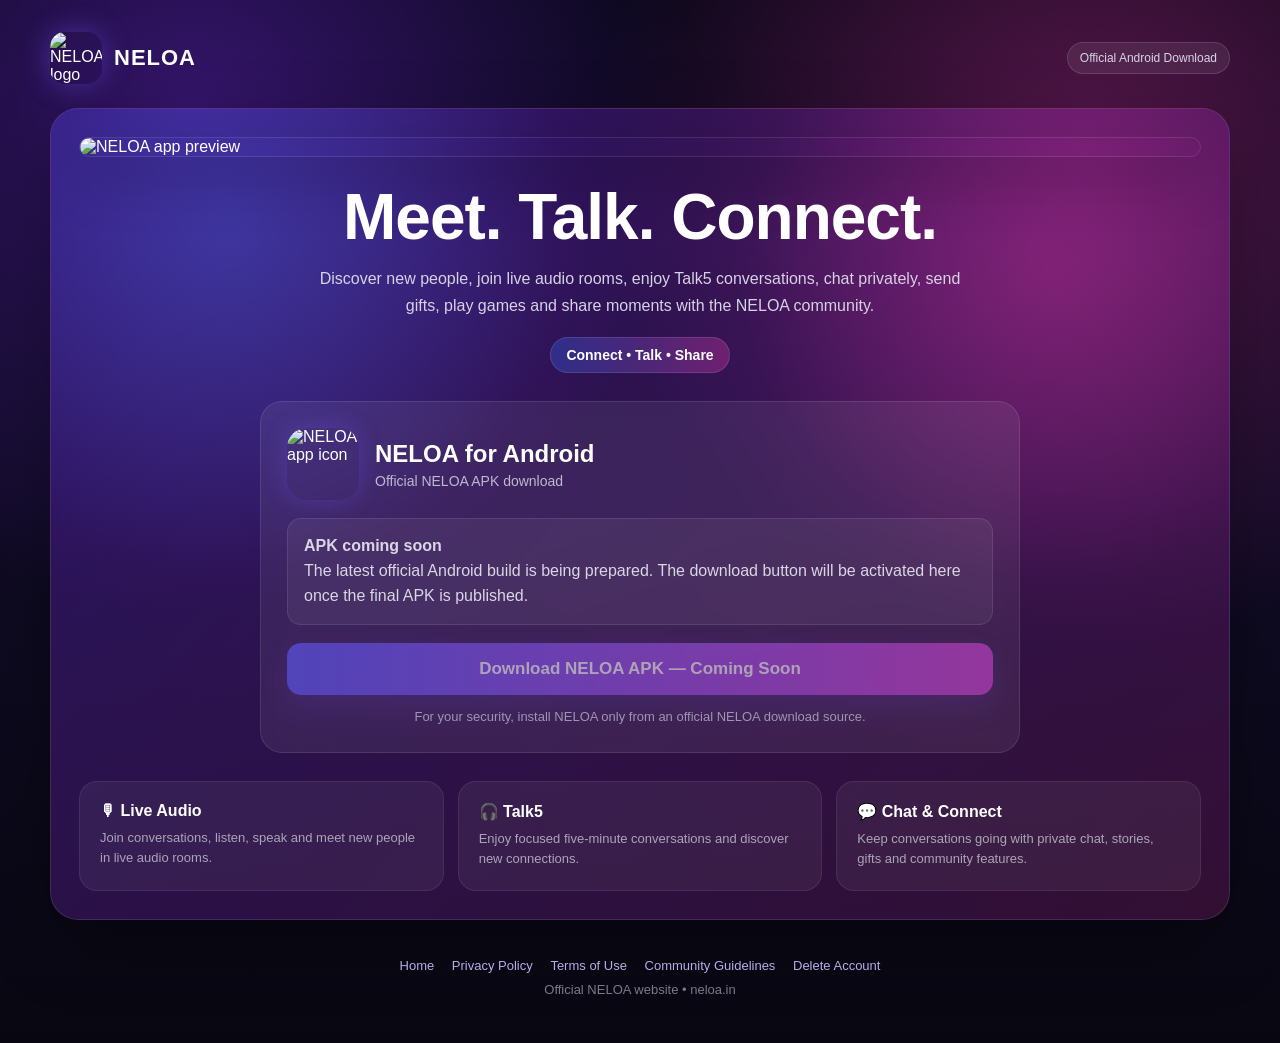
==== download/index.html @ d1d8fd25 "Create download page for NELOA Android app This HTML file serves as the official download page for t" ====
<!DOCTYPE html>
<html lang="en">
<head>
  <meta charset="UTF-8" />
  <meta name="viewport" content="width=device-width, initial-scale=1.0" />

  <title>Download NELOA</title>
  <meta
    name="description"
    content="Official NELOA Android app download page."
  />

  <style>
    * {
      box-sizing: border-box;
    }

    html {
      scroll-behavior: smooth;
    }

    body {
      margin: 0;
      font-family: Arial, Helvetica, sans-serif;
      color: #ffffff;
      background:
        radial-gradient(circle at 15% 10%, rgba(130, 45, 255, 0.35), transparent 35%),
        radial-gradient(circle at 85% 15%, rgba(255, 55, 180, 0.30), transparent 35%),
        linear-gradient(180deg, #090718 0%, #100b25 48%, #080711 100%);
      min-height: 100vh;
    }

    .page {
      width: min(1180px, calc(100% - 28px));
      margin: 0 auto;
      padding: 22px 0 40px;
    }

    .topbar {
      display: flex;
      align-items: center;
      justify-content: space-between;
      gap: 16px;
      padding: 10px 0 24px;
    }

    .brand {
      display: flex;
      align-items: center;
      gap: 12px;
      text-decoration: none;
      color: white;
    }

    .brand img {
      width: 52px;
      height: 52px;
      border-radius: 15px;
      object-fit: cover;
      box-shadow: 0 0 28px rgba(122, 87, 255, 0.42);
    }

    .brand-name {
      font-size: 22px;
      font-weight: 800;
      letter-spacing: 1px;
    }

    .official-badge {
      font-size: 12px;
      padding: 8px 12px;
      border-radius: 999px;
      background: rgba(255,255,255,0.08);
      border: 1px solid rgba(255,255,255,0.12);
      color: #d8d4e7;
    }

    .hero {
      position: relative;
      overflow: hidden;
      border-radius: 28px;
      padding: 28px;
      background:
        linear-gradient(135deg, rgba(87, 40, 210, 0.34), rgba(234, 47, 183, 0.18));
      border: 1px solid rgba(255,255,255,0.11);
      box-shadow: 0 25px 70px rgba(0,0,0,0.32);
    }

    .hero::before {
      content: "";
      position: absolute;
      inset: 0;
      background:
        radial-gradient(circle at 15% 15%, rgba(66, 138, 255, 0.25), transparent 28%),
        radial-gradient(circle at 85% 20%, rgba(255, 62, 184, 0.24), transparent 26%);
      pointer-events: none;
    }

    .hero-content {
      position: relative;
      z-index: 2;
    }

    .hero-banner {
      width: 100%;
      display: block;
      border-radius: 22px;
      border: 1px solid rgba(255,255,255,0.10);
      box-shadow: 0 18px 55px rgba(0,0,0,0.30);
    }

    .hero-copy {
      max-width: 760px;
      margin: 28px auto 0;
      text-align: center;
    }

    .hero-copy h1 {
      margin: 0;
      font-size: clamp(34px, 7vw, 64px);
      line-height: 1;
      letter-spacing: -1px;
    }

    .hero-copy p {
      margin: 16px auto 0;
      color: #d7d2e5;
      font-size: 16px;
      line-height: 1.7;
      max-width: 660px;
    }

    .tagline {
      display: inline-block;
      margin-top: 18px;
      padding: 9px 15px;
      border-radius: 999px;
      background: linear-gradient(90deg, rgba(47,111,255,0.30), rgba(247,61,177,0.30));
      border: 1px solid rgba(255,255,255,0.11);
      font-size: 14px;
      font-weight: 700;
    }

    .download-card {
      margin: 28px auto 0;
      max-width: 760px;
      padding: 26px;
      border-radius: 22px;
      background: rgba(255,255,255,0.07);
      border: 1px solid rgba(255,255,255,0.10);
      backdrop-filter: blur(8px);
    }

    .download-head {
      display: flex;
      align-items: center;
      gap: 16px;
      margin-bottom: 18px;
    }

    .download-head img {
      width: 72px;
      height: 72px;
      object-fit: cover;
      border-radius: 20px;
      box-shadow: 0 0 25px rgba(115, 89, 255, 0.30);
    }

    .download-title {
      font-size: 24px;
      font-weight: 800;
    }

    .download-sub {
      margin-top: 5px;
      color: #bfb9cf;
      font-size: 14px;
    }

    .status {
      margin-top: 18px;
      padding: 15px 16px;
      border-radius: 14px;
      background: rgba(255,255,255,0.06);
      border: 1px solid rgba(255,255,255,0.09);
      color: #dad6e4;
      line-height: 1.55;
    }

    .download-button {
      display: block;
      margin-top: 18px;
      width: 100%;
      text-align: center;
      padding: 16px 20px;
      border-radius: 14px;
      background: linear-gradient(90deg, #625cff, #d147d5);
      color: white;
      text-decoration: none;
      font-size: 17px;
      font-weight: 800;
      box-shadow: 0 12px 30px rgba(126, 83, 255, 0.22);
      opacity: 0.58;
      cursor: not-allowed;
    }

    .security-note {
      margin-top: 12px;
      color: #9f99ae;
      font-size: 13px;
      text-align: center;
      line-height: 1.5;
    }

    .features {
      display: grid;
      grid-template-columns: repeat(3, 1fr);
      gap: 14px;
      margin-top: 28px;
    }

    .feature {
      padding: 20px;
      border-radius: 18px;
      background: rgba(255,255,255,0.055);
      border: 1px solid rgba(255,255,255,0.08);
    }

    .feature-title {
      font-size: 16px;
      font-weight: 800;
      margin-bottom: 8px;
    }

    .feature-text {
      color: #aaa5b7;
      font-size: 13px;
      line-height: 1.55;
    }

    .footer {
      margin-top: 34px;
      text-align: center;
      color: #817c8c;
      font-size: 13px;
      line-height: 1.9;
    }

    .footer a {
      color: #cbbcff;
      text-decoration: none;
      margin: 0 7px;
    }

    .footer a:hover {
      text-decoration: underline;
    }

    @media (max-width: 720px) {
      .page {
        width: min(100% - 18px, 1180px);
        padding-top: 12px;
      }

      .topbar {
        padding-bottom: 16px;
      }

      .official-badge {
        display: none;
      }

      .hero {
        padding: 14px;
        border-radius: 22px;
      }

      .hero-banner {
        border-radius: 16px;
      }

      .hero-copy {
        margin-top: 22px;
        padding: 0 6px;
      }

      .download-card {
        padding: 18px;
      }

      .download-head {
        align-items: flex-start;
      }

      .download-head img {
        width: 64px;
        height: 64px;
      }

      .features {
        grid-template-columns: 1fr;
      }
    }
  </style>
</head>

<body>

  <div class="page">

    <header class="topbar">
      <a class="brand" href="/">
        <img src="/download/neloa-logo.png" alt="NELOA logo" />
        <span class="brand-name">NELOA</span>
      </a>

      <div class="official-badge">
        Official Android Download
      </div>
    </header>

    <section class="hero">
      <div class="hero-content">

        <img
          class="hero-banner"
          src="/download/neloa-banner.png"
          alt="NELOA app preview"
        />

        <div class="hero-copy">
          <h1>Meet. Talk. Connect.</h1>

          <p>
            Discover new people, join live audio rooms, enjoy Talk5 conversations,
            chat privately, send gifts, play games and share moments with the NELOA community.
          </p>

          <div class="tagline">
            Connect • Talk • Share
          </div>
        </div>

        <div class="download-card">

          <div class="download-head">
            <img src="/download/neloa-logo.png" alt="NELOA app icon" />

            <div>
              <div class="download-title">NELOA for Android</div>
              <div class="download-sub">
                Official NELOA APK download
              </div>
            </div>
          </div>

          <div class="status">
            <strong>APK coming soon</strong><br>
            The latest official Android build is being prepared.
            The download button will be activated here once the final APK is published.
          </div>

          <span class="download-button">
            Download NELOA APK — Coming Soon
          </span>

          <div class="security-note">
            For your security, install NELOA only from an official NELOA download source.
          </div>

        </div>

        <div class="features">

          <div class="feature">
            <div class="feature-title">🎙 Live Audio</div>
            <div class="feature-text">
              Join conversations, listen, speak and meet new people in live audio rooms.
            </div>
          </div>

          <div class="feature">
            <div class="feature-title">🎧 Talk5</div>
            <div class="feature-text">
              Enjoy focused five-minute conversations and discover new connections.
            </div>
          </div>

          <div class="feature">
            <div class="feature-title">💬 Chat & Connect</div>
            <div class="feature-text">
              Keep conversations going with private chat, stories, gifts and community features.
            </div>
          </div>

        </div>

      </div>
    </section>

    <footer class="footer">
      <div>
        <a href="/">Home</a>
        <a href="/privacy-policy.html">Privacy Policy</a>
        <a href="/terms.html">Terms of Use</a>
        <a href="/community-guidelines.html">Community Guidelines</a>
        <a href="/account-deletion.html">Delete Account</a>
      </div>

      <div>
        Official NELOA website • neloa.in
      </div>
    </footer>

  </div>

</body>
</html>
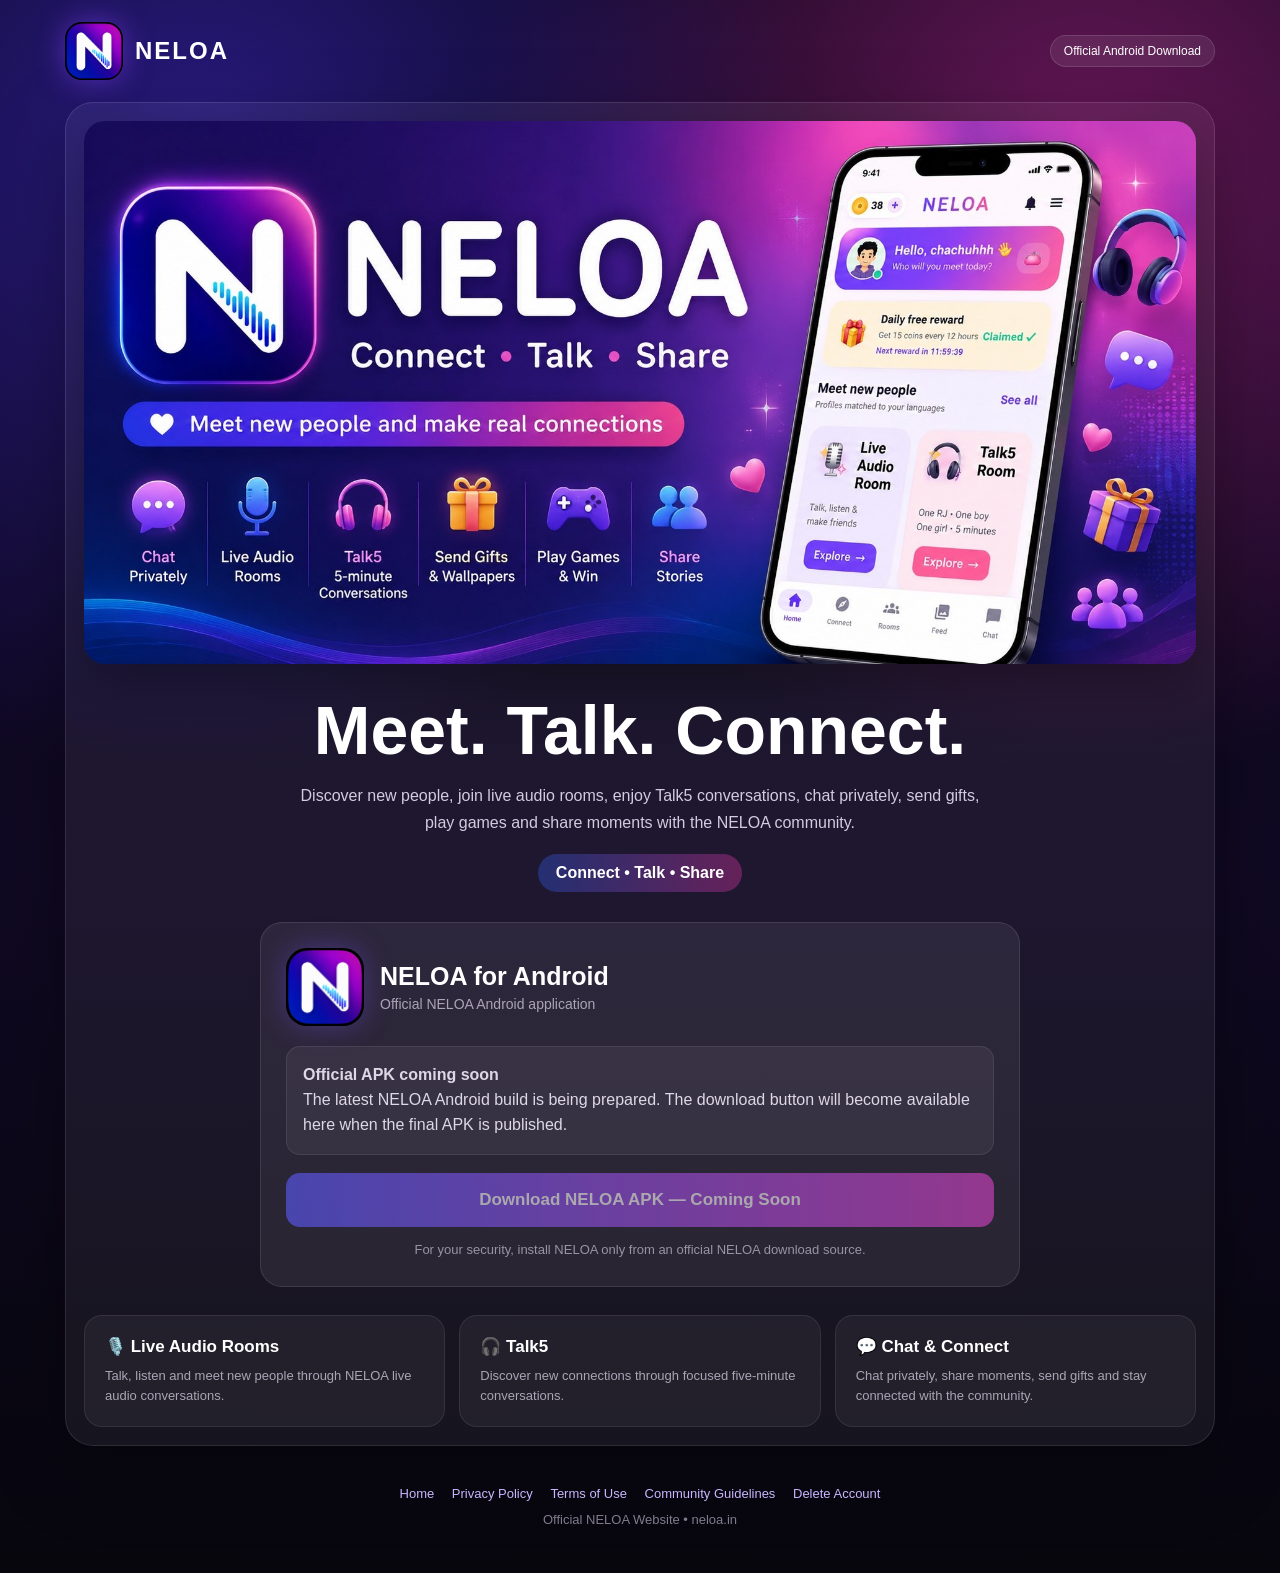
==== commit 8a4beb82: "Refactor HTML structure and update styles" ====
--- a/download/index.html
+++ b/download/index.html
@@ -1,220 +1,188 @@
 <!DOCTYPE html>
 <html lang="en">
 <head>
-  <meta charset="UTF-8" />
-  <meta name="viewport" content="width=device-width, initial-scale=1.0" />
+  <meta charset="UTF-8">
+  <meta name="viewport" content="width=device-width, initial-scale=1.0">
 
   <title>Download NELOA</title>
-  <meta
-    name="description"
-    content="Official NELOA Android app download page."
-  />
+  <meta name="description" content="Official NELOA Android app download page.">
 
   <style>
     * {
       box-sizing: border-box;
     }
 
-    html {
-      scroll-behavior: smooth;
-    }
-
     body {
       margin: 0;
       font-family: Arial, Helvetica, sans-serif;
-      color: #ffffff;
+      color: white;
+      min-height: 100vh;
       background:
-        radial-gradient(circle at 15% 10%, rgba(130, 45, 255, 0.35), transparent 35%),
-        radial-gradient(circle at 85% 15%, rgba(255, 55, 180, 0.30), transparent 35%),
-        linear-gradient(180deg, #090718 0%, #100b25 48%, #080711 100%);
-      min-height: 100vh;
-    }
-
-    .page {
-      width: min(1180px, calc(100% - 28px));
-      margin: 0 auto;
+        radial-gradient(circle at 15% 10%, rgba(80, 50, 255, 0.45), transparent 35%),
+        radial-gradient(circle at 85% 10%, rgba(255, 50, 190, 0.38), transparent 35%),
+        linear-gradient(180deg, #080617, #100923 55%, #07060d);
+    }
+
+    .container {
+      width: min(1150px, calc(100% - 24px));
+      margin: auto;
       padding: 22px 0 40px;
     }
 
     .topbar {
       display: flex;
+      justify-content: space-between;
       align-items: center;
-      justify-content: space-between;
-      gap: 16px;
-      padding: 10px 0 24px;
+      margin-bottom: 22px;
     }
 
     .brand {
       display: flex;
       align-items: center;
       gap: 12px;
+      color: white;
       text-decoration: none;
-      color: white;
     }
 
     .brand img {
-      width: 52px;
-      height: 52px;
-      border-radius: 15px;
+      width: 58px;
+      height: 58px;
+      border-radius: 17px;
       object-fit: cover;
-      box-shadow: 0 0 28px rgba(122, 87, 255, 0.42);
+      box-shadow: 0 0 28px rgba(135, 70, 255, 0.5);
     }
 
     .brand-name {
-      font-size: 22px;
+      font-size: 24px;
       font-weight: 800;
-      letter-spacing: 1px;
-    }
-
-    .official-badge {
+      letter-spacing: 2px;
+    }
+
+    .official {
+      padding: 8px 13px;
+      border-radius: 999px;
       font-size: 12px;
-      padding: 8px 12px;
-      border-radius: 999px;
       background: rgba(255,255,255,0.08);
       border: 1px solid rgba(255,255,255,0.12);
-      color: #d8d4e7;
     }
 
     .hero {
-      position: relative;
       overflow: hidden;
+      padding: 18px;
       border-radius: 28px;
-      padding: 28px;
-      background:
-        linear-gradient(135deg, rgba(87, 40, 210, 0.34), rgba(234, 47, 183, 0.18));
-      border: 1px solid rgba(255,255,255,0.11);
-      box-shadow: 0 25px 70px rgba(0,0,0,0.32);
-    }
-
-    .hero::before {
-      content: "";
-      position: absolute;
-      inset: 0;
-      background:
-        radial-gradient(circle at 15% 15%, rgba(66, 138, 255, 0.25), transparent 28%),
-        radial-gradient(circle at 85% 20%, rgba(255, 62, 184, 0.24), transparent 26%);
-      pointer-events: none;
-    }
-
-    .hero-content {
-      position: relative;
-      z-index: 2;
-    }
-
-    .hero-banner {
+      background: rgba(255,255,255,0.06);
+      border: 1px solid rgba(255,255,255,0.1);
+      box-shadow: 0 25px 70px rgba(0,0,0,0.35);
+    }
+
+    .banner {
       width: 100%;
       display: block;
-      border-radius: 22px;
-      border: 1px solid rgba(255,255,255,0.10);
-      box-shadow: 0 18px 55px rgba(0,0,0,0.30);
-    }
-
-    .hero-copy {
+      border-radius: 21px;
+      box-shadow: 0 18px 55px rgba(0,0,0,0.35);
+    }
+
+    .intro {
+      text-align: center;
       max-width: 760px;
-      margin: 28px auto 0;
-      text-align: center;
-    }
-
-    .hero-copy h1 {
+      margin: 32px auto 0;
+    }
+
+    .intro h1 {
+      font-size: clamp(38px, 7vw, 68px);
       margin: 0;
-      font-size: clamp(34px, 7vw, 64px);
       line-height: 1;
-      letter-spacing: -1px;
-    }
-
-    .hero-copy p {
-      margin: 16px auto 0;
-      color: #d7d2e5;
+    }
+
+    .intro p {
+      margin: 18px auto;
+      color: #d2ccdf;
+      line-height: 1.7;
       font-size: 16px;
-      line-height: 1.7;
-      max-width: 660px;
+      max-width: 680px;
     }
 
     .tagline {
       display: inline-block;
-      margin-top: 18px;
-      padding: 9px 15px;
+      padding: 10px 18px;
       border-radius: 999px;
-      background: linear-gradient(90deg, rgba(47,111,255,0.30), rgba(247,61,177,0.30));
-      border: 1px solid rgba(255,255,255,0.11);
-      font-size: 14px;
+      background: linear-gradient(
+        90deg,
+        rgba(48,100,255,.32),
+        rgba(255,55,178,.32)
+      );
       font-weight: 700;
     }
 
     .download-card {
-      margin: 28px auto 0;
       max-width: 760px;
-      padding: 26px;
+      margin: 30px auto 0;
+      padding: 25px;
       border-radius: 22px;
       background: rgba(255,255,255,0.07);
-      border: 1px solid rgba(255,255,255,0.10);
-      backdrop-filter: blur(8px);
-    }
-
-    .download-head {
+      border: 1px solid rgba(255,255,255,0.1);
+    }
+
+    .app-head {
       display: flex;
       align-items: center;
       gap: 16px;
-      margin-bottom: 18px;
-    }
-
-    .download-head img {
-      width: 72px;
-      height: 72px;
+    }
+
+    .app-head img {
+      width: 78px;
+      height: 78px;
+      border-radius: 21px;
       object-fit: cover;
-      border-radius: 20px;
-      box-shadow: 0 0 25px rgba(115, 89, 255, 0.30);
-    }
-
-    .download-title {
-      font-size: 24px;
+      box-shadow: 0 0 28px rgba(126,80,255,0.35);
+    }
+
+    .app-title {
+      font-size: 25px;
       font-weight: 800;
     }
 
-    .download-sub {
+    .app-subtitle {
       margin-top: 5px;
-      color: #bfb9cf;
+      color: #aaa4b7;
       font-size: 14px;
     }
 
     .status {
-      margin-top: 18px;
-      padding: 15px 16px;
+      margin-top: 20px;
+      padding: 16px;
       border-radius: 14px;
       background: rgba(255,255,255,0.06);
-      border: 1px solid rgba(255,255,255,0.09);
-      color: #dad6e4;
+      border: 1px solid rgba(255,255,255,0.08);
       line-height: 1.55;
+      color: #ddd8e6;
     }
 
     .download-button {
       display: block;
       margin-top: 18px;
-      width: 100%;
+      padding: 17px;
       text-align: center;
-      padding: 16px 20px;
       border-radius: 14px;
-      background: linear-gradient(90deg, #625cff, #d147d5);
+      background: linear-gradient(90deg,#5d5cff,#db44ca);
       color: white;
-      text-decoration: none;
       font-size: 17px;
       font-weight: 800;
-      box-shadow: 0 12px 30px rgba(126, 83, 255, 0.22);
-      opacity: 0.58;
+      opacity: .60;
       cursor: not-allowed;
     }
 
-    .security-note {
-      margin-top: 12px;
-      color: #9f99ae;
+    .security {
+      margin-top: 13px;
+      text-align: center;
       font-size: 13px;
-      text-align: center;
-      line-height: 1.5;
+      color: #9993a5;
+      line-height: 1.6;
     }
 
     .features {
       display: grid;
-      grid-template-columns: repeat(3, 1fr);
+      grid-template-columns: repeat(3,1fr);
       gap: 14px;
       margin-top: 28px;
     }
@@ -222,83 +190,61 @@
     .feature {
       padding: 20px;
       border-radius: 18px;
-      background: rgba(255,255,255,0.055);
+      background: rgba(255,255,255,0.05);
       border: 1px solid rgba(255,255,255,0.08);
     }
 
-    .feature-title {
-      font-size: 16px;
-      font-weight: 800;
-      margin-bottom: 8px;
-    }
-
-    .feature-text {
-      color: #aaa5b7;
+    .feature h3 {
+      margin: 0 0 9px;
+      font-size: 17px;
+    }
+
+    .feature p {
+      margin: 0;
+      color: #aaa5b5;
+      line-height: 1.55;
       font-size: 13px;
-      line-height: 1.55;
-    }
-
-    .footer {
-      margin-top: 34px;
+    }
+
+    footer {
       text-align: center;
-      color: #817c8c;
+      padding-top: 35px;
+      color: #817b8b;
+      line-height: 2;
       font-size: 13px;
-      line-height: 1.9;
-    }
-
-    .footer a {
-      color: #cbbcff;
+    }
+
+    footer a {
+      color: #c8b6ff;
       text-decoration: none;
       margin: 0 7px;
     }
 
-    .footer a:hover {
-      text-decoration: underline;
-    }
-
-    @media (max-width: 720px) {
-      .page {
-        width: min(100% - 18px, 1180px);
-        padding-top: 12px;
-      }
-
-      .topbar {
-        padding-bottom: 16px;
-      }
-
-      .official-badge {
-        display: none;
+    @media(max-width:700px) {
+      .official {
+        display:none;
       }
 
       .hero {
-        padding: 14px;
-        border-radius: 22px;
-      }
-
-      .hero-banner {
-        border-radius: 16px;
-      }
-
-      .hero-copy {
-        margin-top: 22px;
-        padding: 0 6px;
+        padding:10px;
+        border-radius:20px;
+      }
+
+      .banner {
+        border-radius:15px;
       }
 
       .download-card {
-        padding: 18px;
-      }
-
-      .download-head {
-        align-items: flex-start;
-      }
-
-      .download-head img {
-        width: 64px;
-        height: 64px;
+        padding:18px;
       }
 
       .features {
-        grid-template-columns: 1fr;
+        grid-template-columns:1fr;
+      }
+
+      .brand img {
+        width:50px;
+        height:50px;
       }
     }
   </style>
@@ -306,113 +252,133 @@
 
 <body>
 
-  <div class="page">
-
-    <header class="topbar">
-      <a class="brand" href="/">
-        <img src="/download/neloa-logo.png" alt="NELOA logo" />
-        <span class="brand-name">NELOA</span>
-      </a>
-
-      <div class="official-badge">
-        Official Android Download
-      </div>
-    </header>
-
-    <section class="hero">
-      <div class="hero-content">
+<div class="container">
+
+  <header class="topbar">
+
+    <a class="brand" href="/">
+      <img
+        src="photo_2026-09-01_13-04-46.jpg"
+        alt="NELOA logo">
+
+      <span class="brand-name">NELOA</span>
+    </a>
+
+    <div class="official">
+      Official Android Download
+    </div>
+
+  </header>
+
+  <section class="hero">
+
+    <img
+      class="banner"
+      src="photo_2026-09-01_13-11-34.jpg"
+      alt="NELOA app preview">
+
+    <div class="intro">
+
+      <h1>Meet. Talk. Connect.</h1>
+
+      <p>
+        Discover new people, join live audio rooms,
+        enjoy Talk5 conversations, chat privately,
+        send gifts, play games and share moments
+        with the NELOA community.
+      </p>
+
+      <div class="tagline">
+        Connect • Talk • Share
+      </div>
+
+    </div>
+
+    <div class="download-card">
+
+      <div class="app-head">
 
         <img
-          class="hero-banner"
-          src="/download/neloa-banner.png"
-          alt="NELOA app preview"
-        />
-
-        <div class="hero-copy">
-          <h1>Meet. Talk. Connect.</h1>
-
-          <p>
-            Discover new people, join live audio rooms, enjoy Talk5 conversations,
-            chat privately, send gifts, play games and share moments with the NELOA community.
-          </p>
-
-          <div class="tagline">
-            Connect • Talk • Share
+          src="photo_2026-09-01_13-04-46.jpg"
+          alt="NELOA app icon">
+
+        <div>
+          <div class="app-title">
+            NELOA for Android
+          </div>
+
+          <div class="app-subtitle">
+            Official NELOA Android application
           </div>
         </div>
 
-        <div class="download-card">
-
-          <div class="download-head">
-            <img src="/download/neloa-logo.png" alt="NELOA app icon" />
-
-            <div>
-              <div class="download-title">NELOA for Android</div>
-              <div class="download-sub">
-                Official NELOA APK download
-              </div>
-            </div>
-          </div>
-
-          <div class="status">
-            <strong>APK coming soon</strong><br>
-            The latest official Android build is being prepared.
-            The download button will be activated here once the final APK is published.
-          </div>
-
-          <span class="download-button">
-            Download NELOA APK — Coming Soon
-          </span>
-
-          <div class="security-note">
-            For your security, install NELOA only from an official NELOA download source.
-          </div>
-
-        </div>
-
-        <div class="features">
-
-          <div class="feature">
-            <div class="feature-title">🎙 Live Audio</div>
-            <div class="feature-text">
-              Join conversations, listen, speak and meet new people in live audio rooms.
-            </div>
-          </div>
-
-          <div class="feature">
-            <div class="feature-title">🎧 Talk5</div>
-            <div class="feature-text">
-              Enjoy focused five-minute conversations and discover new connections.
-            </div>
-          </div>
-
-          <div class="feature">
-            <div class="feature-title">💬 Chat & Connect</div>
-            <div class="feature-text">
-              Keep conversations going with private chat, stories, gifts and community features.
-            </div>
-          </div>
-
-        </div>
-
-      </div>
-    </section>
-
-    <footer class="footer">
-      <div>
-        <a href="/">Home</a>
-        <a href="/privacy-policy.html">Privacy Policy</a>
-        <a href="/terms.html">Terms of Use</a>
-        <a href="/community-guidelines.html">Community Guidelines</a>
-        <a href="/account-deletion.html">Delete Account</a>
-      </div>
-
-      <div>
-        Official NELOA website • neloa.in
-      </div>
-    </footer>
-
-  </div>
+      </div>
+
+      <div class="status">
+        <strong>Official APK coming soon</strong><br>
+        The latest NELOA Android build is being prepared.
+        The download button will become available here
+        when the final APK is published.
+      </div>
+
+      <div class="download-button">
+        Download NELOA APK — Coming Soon
+      </div>
+
+      <div class="security">
+        For your security, install NELOA only from
+        an official NELOA download source.
+      </div>
+
+    </div>
+
+    <div class="features">
+
+      <div class="feature">
+        <h3>🎙️ Live Audio Rooms</h3>
+        <p>
+          Talk, listen and meet new people through
+          NELOA live audio conversations.
+        </p>
+      </div>
+
+      <div class="feature">
+        <h3>🎧 Talk5</h3>
+        <p>
+          Discover new connections through focused
+          five-minute conversations.
+        </p>
+      </div>
+
+      <div class="feature">
+        <h3>💬 Chat & Connect</h3>
+        <p>
+          Chat privately, share moments, send gifts
+          and stay connected with the community.
+        </p>
+      </div>
+
+    </div>
+
+  </section>
+
+  <footer>
+
+    <div>
+      <a href="/">Home</a>
+      <a href="/privacy-policy.html">Privacy Policy</a>
+      <a href="/terms.html">Terms of Use</a>
+      <a href="/community-guidelines.html">Community Guidelines</a>
+      <a href="/account-deletion.html">Delete Account</a>
+    </div>
+
+    <div>
+      Official NELOA Website • neloa.in
+    </div>
+
+  </footer>
+
+</div>
 
 </body>
 </html>
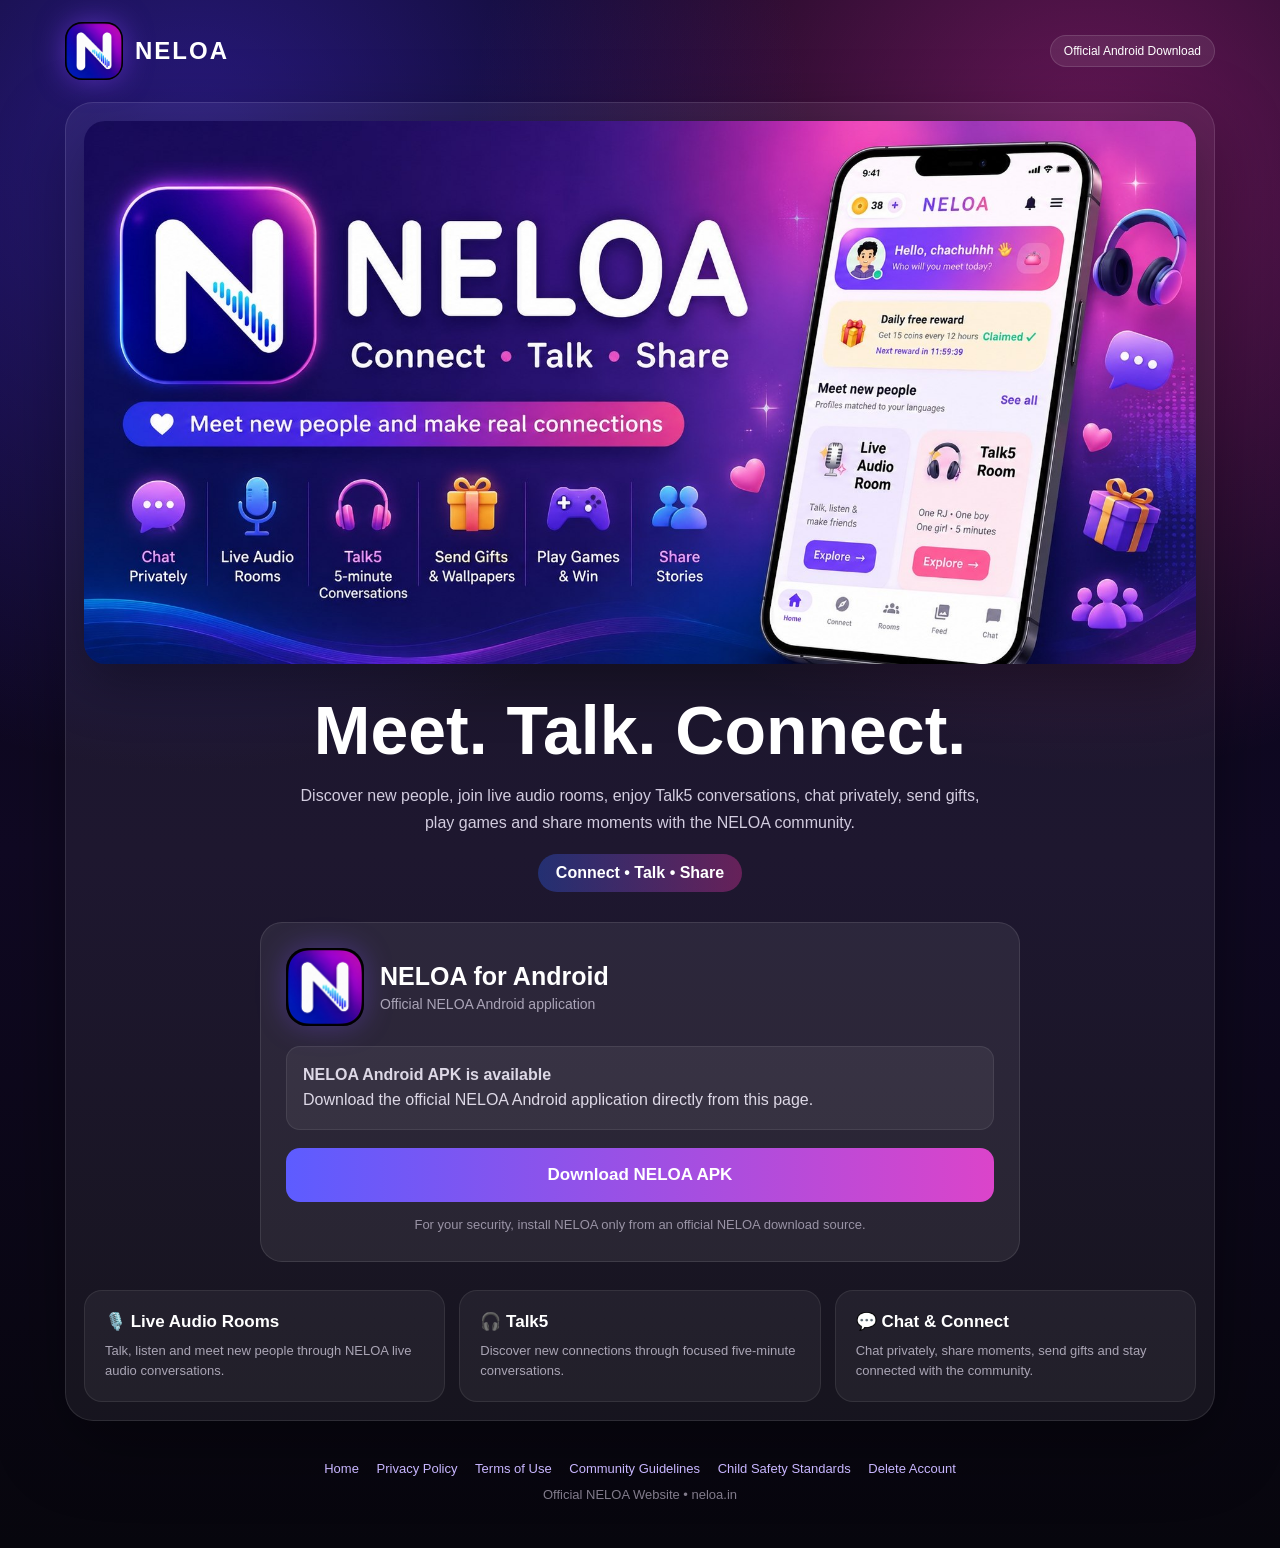
==== commit 99b6b35c: "Update download button and status message in HTML" ====
--- a/download/index.html
+++ b/download/index.html
@@ -168,8 +168,14 @@
       color: white;
       font-size: 17px;
       font-weight: 800;
-      opacity: .60;
-      cursor: not-allowed;
+      text-decoration: none;
+      cursor: pointer;
+      transition: transform .2s ease, opacity .2s ease;
+    }
+
+    .download-button:hover {
+      transform: translateY(-2px);
+      opacity: .92;
     }
 
     .security {
@@ -315,15 +321,16 @@
       </div>
 
       <div class="status">
-        <strong>Official APK coming soon</strong><br>
-        The latest NELOA Android build is being prepared.
-        The download button will become available here
-        when the final APK is published.
-      </div>
-
-      <div class="download-button">
-        Download NELOA APK — Coming Soon
-      </div>
+        <strong>NELOA Android APK is available</strong><br>
+        Download the official NELOA Android application
+        directly from this page.
+      </div>
+
+      <a
+        class="download-button"
+        href="https://github.com/neloa-official/neloa-legal/releases/download/v2.14.25/app-release.apk">
+        Download NELOA APK
+      </a>
 
       <div class="security">
         For your security, install NELOA only from
@@ -369,6 +376,7 @@
       <a href="/privacy-policy.html">Privacy Policy</a>
       <a href="/terms.html">Terms of Use</a>
       <a href="/community-guidelines.html">Community Guidelines</a>
+      <a href="/child-safety.html">Child Safety Standards</a>
       <a href="/account-deletion.html">Delete Account</a>
     </div>
 
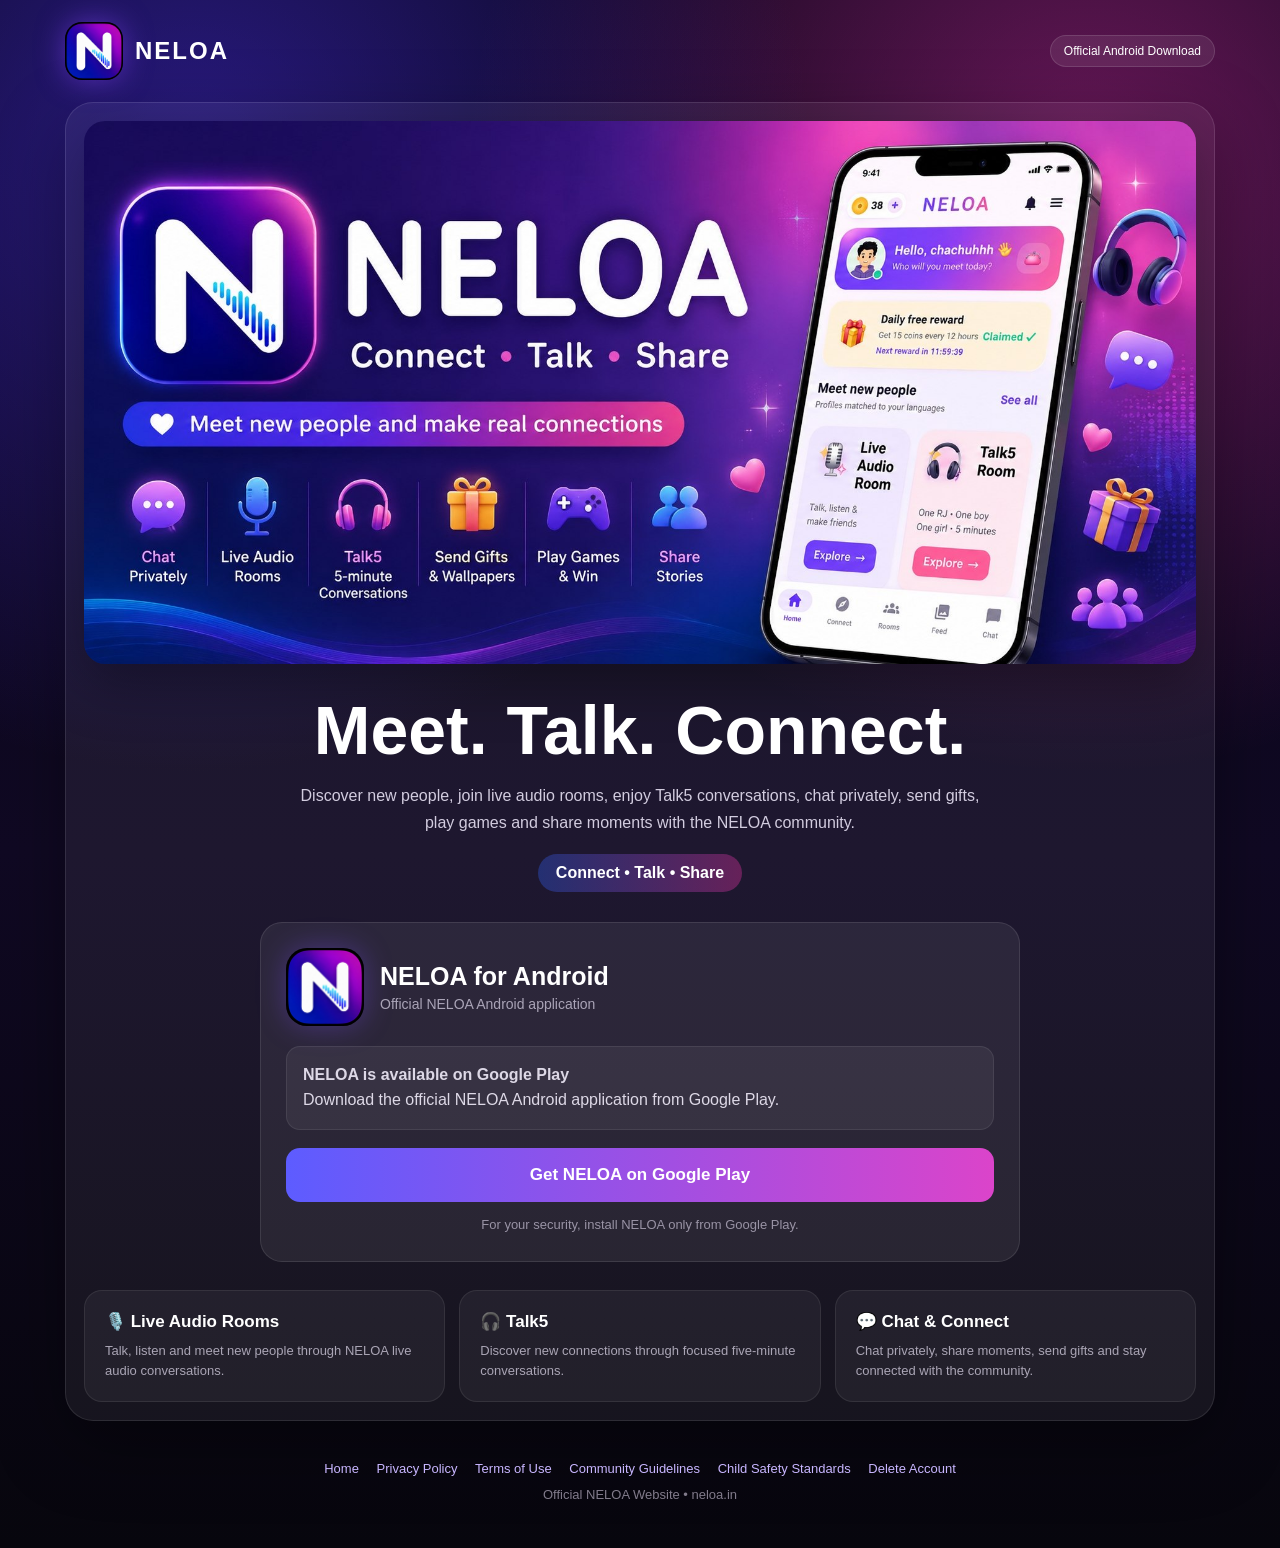
==== commit ba258e1b: "Update NELOA download instructions to Google Play" ====
--- a/download/index.html
+++ b/download/index.html
@@ -321,20 +321,20 @@
       </div>
 
       <div class="status">
-        <strong>NELOA Android APK is available</strong><br>
-        Download the official NELOA Android application
-        directly from this page.
+      <strong>NELOA is available on Google Play</strong><br>
+     Download the official NELOA Android application
+     from Google Play.
       </div>
 
       <a
         class="download-button"
-        href="https://github.com/neloa-official/neloa-legal/releases/download/v2.14.25/app-release.apk">
-        Download NELOA APK
+       href="https://play.google.com/store/apps/details?id=com.neloa.app">
+       Get NELOA on Google Play
       </a>
 
       <div class="security">
-        For your security, install NELOA only from
-        an official NELOA download source.
+       For your security, install NELOA only from
+       Google Play.
       </div>
 
     </div>
